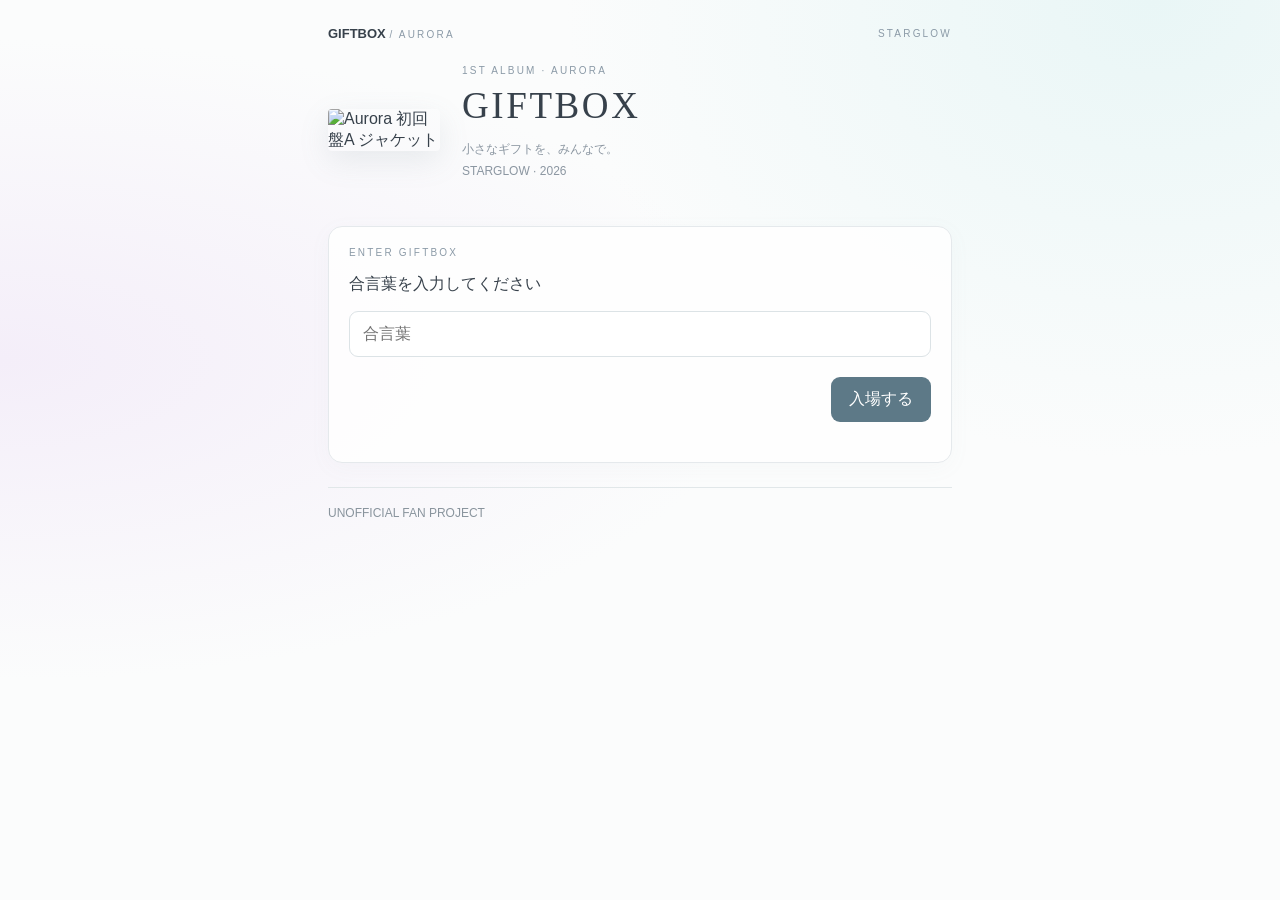
==== index.html @ dc9f2b35 "Build Aurora GIFTBOX notes and shared reactions" ====
<!doctype html><html lang="ja"><head><meta charset="utf-8"><meta name="viewport" content="width=device-width,initial-scale=1"><title>TOP | Aurora GIFTBOX</title><link rel="stylesheet" href="aurora.css"><script src="config.js"></script><script src="https://cdn.jsdelivr.net/npm/@supabase/supabase-js@2"></script></head><body><main><header><a href="index.html"><b>GIFTBOX</b> <span class="eyebrow">/ AURORA</span></a><span class="eyebrow">STARGLOW</span></header><section class="hero"><img src="https://starglow-sp.com/Aurora/image/jacket/product01.jpg" alt="Aurora 初回盤A ジャケット"><div><div class="eyebrow">1ST ALBUM · AURORA</div><h1>GIFTBOX</h1><p>小さなギフトを、みんなで。<br>STARGLOW · 2026</p></div></section><div id="gate" class="panel"><div class="eyebrow">ENTER GIFTBOX</div><p>合言葉を入力してください</p><input id="answer" autocomplete="off" placeholder="合言葉"><div class="toolbar"><span id="err" class="status"></span><button class="primary" id="enter">入場する</button></div></div><section id="notes" class="hide"><div class="eyebrow" style="margin-bottom:13px">SELECT A NOTE</div><div class="nav"><a href="itunes.html"><small>01 / NOTE</small><strong>iTunes</strong><span>↗</span></a><a href="recochoku.html"><small>02 / NOTE</small><strong>レコチョク</strong><span>↗</span></a><a href="mumo.html"><small>03 / NOTE</small><strong>mu-mo</strong><span>↗</span></a><a href="unreceived.html"><small>04 / NOTE</small><strong>未受取ノート</strong><span>↗</span></a></div></section><p class="subtle topline">UNOFFICIAL FAN PROJECT</p></main><script>const gate=document.getElementById("gate"),notes=document.getElementById("notes");function open(){gate.classList.add("hide");notes.classList.remove("hide")}if(localStorage.getItem("giftbox_aurora_entry")==="true")open();document.getElementById("enter").onclick=()=>{const s=document.getElementById("answer").value.replace(/[\s　]/g,"");if(s==="ぶんぶんはろーすたーず"){localStorage.setItem("giftbox_aurora_entry","true");open()}else document.getElementById("err").textContent="合言葉が違います"};document.getElementById("answer").onkeydown=e=>{if(e.key==="Enter")document.getElementById("enter").click()};</script></body></html>
---- aurora.css ----
:root{font-family:-apple-system,BlinkMacSystemFont,"Helvetica Neue",sans-serif;color:#37414b;background:#fafbfc}*{box-sizing:border-box}body{margin:0;min-height:100vh;background:radial-gradient(ellipse at 90% 0%,#e9f6f6 0%,transparent 36%),radial-gradient(ellipse at 0% 40%,#f4eef9 0%,transparent 42%),#fbfcfc}main{max-width:660px;margin:auto;padding:26px 18px 80px}header{display:flex;justify-content:space-between;align-items:center;margin-bottom:24px}a{color:inherit}header a{text-decoration:none;font-size:13px}.eyebrow{font-size:10px;letter-spacing:.22em;color:#8b9aa7}.hero{display:grid;grid-template-columns:112px 1fr;gap:22px;align-items:center;margin:20px 0 32px}.hero img{width:100%;border-radius:4px;box-shadow:0 10px 30px #73858b22}.hero h1{font-family:Georgia,serif;font-weight:400;letter-spacing:.07em;font-size:37px;margin:8px 0}.hero p{font-size:12px;color:#8b96a1;line-height:1.8}.panel,.note{background:#ffffffd9;border:1px solid #e5e9ec;border-radius:14px;padding:20px;box-shadow:0 5px 22px #8299a00b}.nav{display:grid;grid-template-columns:1fr 1fr;gap:11px}.nav a{background:#ffffffb8;border:1px solid #e0e7e9;border-radius:12px;text-decoration:none;padding:19px 13px;display:block}.nav small{display:block;color:#99a7b2;font-size:10px;margin-bottom:12px}.nav strong{font-weight:500}.nav span{float:right;color:#a8b8bf}.subtle{font-size:12px;color:#89949d}.topline{border-top:1px solid #e1e7e9;padding-top:18px;margin-top:24px}.toolbar{display:flex;justify-content:space-between;align-items:center;gap:12px;margin:20px 0}button{cursor:pointer;font:inherit}button.primary{background:#5d7987;color:white;border:0;border-radius:9px;padding:12px 18px}button.secondary{background:white;border:1px solid #d9e2e5;color:#607583;border-radius:9px;padding:9px 12px}.note{margin:11px 0;padding:16px}.note-top{display:flex;justify-content:space-between;gap:10px;font-size:11px;color:#98a4ad}.note-content{margin:15px 0;overflow-wrap:anywhere;white-space:pre-wrap;font-size:15px;line-height:1.7}.note-content a{color:#497f99}.note-actions{display:flex;gap:10px;justify-content:space-between;align-items:center}.smile{border:1px solid #dce4e8;background:white;border-radius:20px;padding:7px 12px;color:#85929c}.smile.on{background:#e4f4f0;color:#327f73}.pages{display:flex;justify-content:center;gap:14px;align-items:center;margin-top:20px}.overlay{position:fixed;inset:0;background:#182a3470;display:none;align-items:center;justify-content:center;padding:18px;z-index:10}.overlay.open{display:flex}.modal{width:min(100%,480px);background:white;border-radius:16px;padding:22px}.modal textarea,.panel input{width:100%;padding:13px;border:1px solid #dce3e6;border-radius:9px;font:inherit;font-size:16px}.modal textarea{min-height:125px;resize:vertical}.modal select{width:100%;padding:12px;margin:10px 0;border:1px solid #dce3e6;border-radius:8px;background:white}.modal-buttons{display:flex;justify-content:flex-end;gap:10px;margin-top:14px}.status{font-size:12px;color:#9a6470;min-height:20px}.hide{display:none!important}.scroll{overflow-x:auto}table{border-collapse:collapse;width:100%;font-size:12px;white-space:nowrap}th,td{border:1px solid #e1e7e9;padding:9px;text-align:right}th:first-child,td:first-child{text-align:left}th{background:#f3f7f8}@media(max-width:370px){.hero{grid-template-columns:94px 1fr}.hero h1{font-size:31px}}
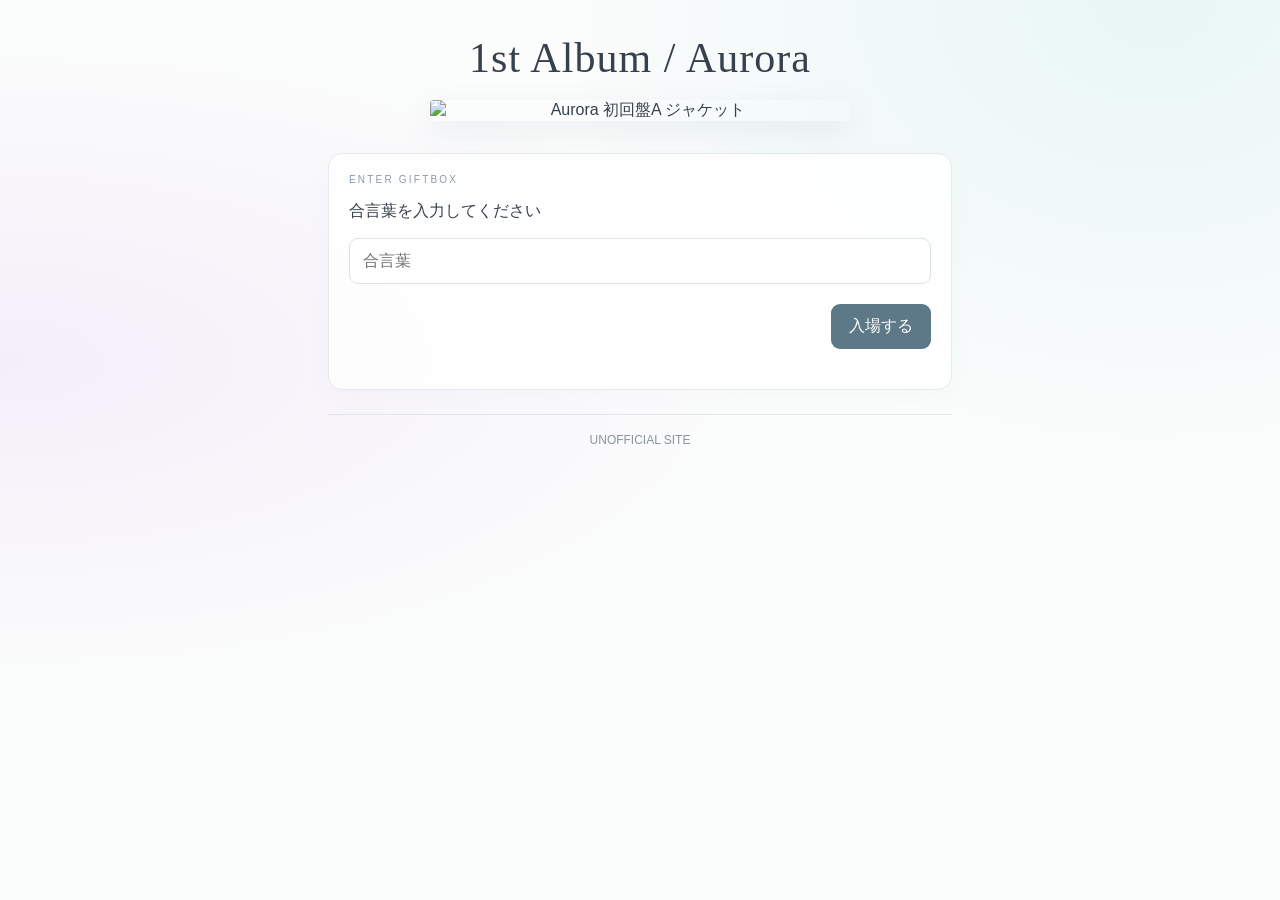
==== commit 38f525a0: "Simplify Aurora homepage and enlarge jacket" ====
--- a/index.html
+++ b/index.html
@@ -1 +1 @@
-<!doctype html><html lang="ja"><head><meta charset="utf-8"><meta name="viewport" content="width=device-width,initial-scale=1"><title>TOP | Aurora GIFTBOX</title><link rel="stylesheet" href="aurora.css"><script src="config.js"></script><script src="https://cdn.jsdelivr.net/npm/@supabase/supabase-js@2"></script></head><body><main><header><a href="index.html"><b>GIFTBOX</b> <span class="eyebrow">/ AURORA</span></a><span class="eyebrow">STARGLOW</span></header><section class="hero"><img src="https://starglow-sp.com/Aurora/image/jacket/product01.jpg" alt="Aurora 初回盤A ジャケット"><div><div class="eyebrow">1ST ALBUM · AURORA</div><h1>GIFTBOX</h1><p>小さなギフトを、みんなで。<br>STARGLOW · 2026</p></div></section><div id="gate" class="panel"><div class="eyebrow">ENTER GIFTBOX</div><p>合言葉を入力してください</p><input id="answer" autocomplete="off" placeholder="合言葉"><div class="toolbar"><span id="err" class="status"></span><button class="primary" id="enter">入場する</button></div></div><section id="notes" class="hide"><div class="eyebrow" style="margin-bottom:13px">SELECT A NOTE</div><div class="nav"><a href="itunes.html"><small>01 / NOTE</small><strong>iTunes</strong><span>↗</span></a><a href="recochoku.html"><small>02 / NOTE</small><strong>レコチョク</strong><span>↗</span></a><a href="mumo.html"><small>03 / NOTE</small><strong>mu-mo</strong><span>↗</span></a><a href="unreceived.html"><small>04 / NOTE</small><strong>未受取ノート</strong><span>↗</span></a></div></section><p class="subtle topline">UNOFFICIAL FAN PROJECT</p></main><script>const gate=document.getElementById("gate"),notes=document.getElementById("notes");function open(){gate.classList.add("hide");notes.classList.remove("hide")}if(localStorage.getItem("giftbox_aurora_entry")==="true")open();document.getElementById("enter").onclick=()=>{const s=document.getElementById("answer").value.replace(/[\s　]/g,"");if(s==="ぶんぶんはろーすたーず"){localStorage.setItem("giftbox_aurora_entry","true");open()}else document.getElementById("err").textContent="合言葉が違います"};document.getElementById("answer").onkeydown=e=>{if(e.key==="Enter")document.getElementById("enter").click()};</script></body></html>+<!doctype html><html lang="ja"><head><meta charset="utf-8"><meta name="viewport" content="width=device-width,initial-scale=1"><title>TOP | Aurora GIFTBOX</title><link rel="stylesheet" href="aurora.css"><script src="config.js"></script><script src="https://cdn.jsdelivr.net/npm/@supabase/supabase-js@2"></script></head><body><main><section class="hero"><h1>1st Album / Aurora</h1><img src="https://starglow-sp.com/Aurora/image/jacket/product01.jpg" alt="Aurora 初回盤A ジャケット"></section><div id="gate" class="panel"><div class="eyebrow">ENTER GIFTBOX</div><p>合言葉を入力してください</p><input id="answer" autocomplete="off" placeholder="合言葉"><div class="toolbar"><span id="err" class="status"></span><button class="primary" id="enter">入場する</button></div></div><section id="notes" class="hide"><div class="nav"><a href="itunes.html"><strong>iTunes</strong><span>↗</span></a><a href="recochoku.html"><strong>レコチョク</strong><span>↗</span></a><a href="mumo.html"><strong>mu-mo</strong><span>↗</span></a><a href="unreceived.html"><strong>未受取ノート</strong><span>↗</span></a></div></section><p class="subtle topline">UNOFFICIAL SITE</p></main><script>const gate=document.getElementById("gate"),notes=document.getElementById("notes");function open(){gate.classList.add("hide");notes.classList.remove("hide")}if(localStorage.getItem("giftbox_aurora_entry")==="true")open();document.getElementById("enter").onclick=()=>{const s=document.getElementById("answer").value.replace(/[\s　]/g,"");if(s==="ぶんぶんはろーすたーず"){localStorage.setItem("giftbox_aurora_entry","true");open()}else document.getElementById("err").textContent="合言葉が違います"};document.getElementById("answer").onkeydown=e=>{if(e.key==="Enter")document.getElementById("enter").click()};</script></body></html>
--- a/aurora.css
+++ b/aurora.css
@@ -1 +1,4 @@
-:root{font-family:-apple-system,BlinkMacSystemFont,"Helvetica Neue",sans-serif;color:#37414b;background:#fafbfc}*{box-sizing:border-box}body{margin:0;min-height:100vh;background:radial-gradient(ellipse at 90% 0%,#e9f6f6 0%,transparent 36%),radial-gradient(ellipse at 0% 40%,#f4eef9 0%,transparent 42%),#fbfcfc}main{max-width:660px;margin:auto;padding:26px 18px 80px}header{display:flex;justify-content:space-between;align-items:center;margin-bottom:24px}a{color:inherit}header a{text-decoration:none;font-size:13px}.eyebrow{font-size:10px;letter-spacing:.22em;color:#8b9aa7}.hero{display:grid;grid-template-columns:112px 1fr;gap:22px;align-items:center;margin:20px 0 32px}.hero img{width:100%;border-radius:4px;box-shadow:0 10px 30px #73858b22}.hero h1{font-family:Georgia,serif;font-weight:400;letter-spacing:.07em;font-size:37px;margin:8px 0}.hero p{font-size:12px;color:#8b96a1;line-height:1.8}.panel,.note{background:#ffffffd9;border:1px solid #e5e9ec;border-radius:14px;padding:20px;box-shadow:0 5px 22px #8299a00b}.nav{display:grid;grid-template-columns:1fr 1fr;gap:11px}.nav a{background:#ffffffb8;border:1px solid #e0e7e9;border-radius:12px;text-decoration:none;padding:19px 13px;display:block}.nav small{display:block;color:#99a7b2;font-size:10px;margin-bottom:12px}.nav strong{font-weight:500}.nav span{float:right;color:#a8b8bf}.subtle{font-size:12px;color:#89949d}.topline{border-top:1px solid #e1e7e9;padding-top:18px;margin-top:24px}.toolbar{display:flex;justify-content:space-between;align-items:center;gap:12px;margin:20px 0}button{cursor:pointer;font:inherit}button.primary{background:#5d7987;color:white;border:0;border-radius:9px;padding:12px 18px}button.secondary{background:white;border:1px solid #d9e2e5;color:#607583;border-radius:9px;padding:9px 12px}.note{margin:11px 0;padding:16px}.note-top{display:flex;justify-content:space-between;gap:10px;font-size:11px;color:#98a4ad}.note-content{margin:15px 0;overflow-wrap:anywhere;white-space:pre-wrap;font-size:15px;line-height:1.7}.note-content a{color:#497f99}.note-actions{display:flex;gap:10px;justify-content:space-between;align-items:center}.smile{border:1px solid #dce4e8;background:white;border-radius:20px;padding:7px 12px;color:#85929c}.smile.on{background:#e4f4f0;color:#327f73}.pages{display:flex;justify-content:center;gap:14px;align-items:center;margin-top:20px}.overlay{position:fixed;inset:0;background:#182a3470;display:none;align-items:center;justify-content:center;padding:18px;z-index:10}.overlay.open{display:flex}.modal{width:min(100%,480px);background:white;border-radius:16px;padding:22px}.modal textarea,.panel input{width:100%;padding:13px;border:1px solid #dce3e6;border-radius:9px;font:inherit;font-size:16px}.modal textarea{min-height:125px;resize:vertical}.modal select{width:100%;padding:12px;margin:10px 0;border:1px solid #dce3e6;border-radius:8px;background:white}.modal-buttons{display:flex;justify-content:flex-end;gap:10px;margin-top:14px}.status{font-size:12px;color:#9a6470;min-height:20px}.hide{display:none!important}.scroll{overflow-x:auto}table{border-collapse:collapse;width:100%;font-size:12px;white-space:nowrap}th,td{border:1px solid #e1e7e9;padding:9px;text-align:right}th:first-child,td:first-child{text-align:left}th{background:#f3f7f8}@media(max-width:370px){.hero{grid-template-columns:94px 1fr}.hero h1{font-size:31px}}+:root{font-family:-apple-system,BlinkMacSystemFont,"Helvetica Neue",sans-serif;color:#37414b;background:#fafbfc}*{box-sizing:border-box}body{margin:0;min-height:100vh;background:radial-gradient(ellipse at 90% 0%,#e9f6f6 0%,transparent 36%),radial-gradient(ellipse at 0% 40%,#f4eef9 0%,transparent 42%),#fbfcfc}main{max-width:660px;margin:auto;padding:26px 18px 80px}header{display:flex;justify-content:space-between;align-items:center;margin-bottom:24px}a{color:inherit}header a{text-decoration:none;font-size:13px}.eyebrow{font-size:10px;letter-spacing:.22em;color:#8b9aa7}.hero{display:grid;grid-template-columns:112px 1fr;gap:22px;align-items:center;margin:20px 0 32px}.hero img{width:100%;border-radius:4px;box-shadow:0 10px 30px #73858b22}.hero h1{font-family:Georgia,serif;font-weight:400;letter-spacing:.07em;font-size:37px;margin:8px 0}.hero p{font-size:12px;color:#8b96a1;line-height:1.8}.panel,.note{background:#ffffffd9;border:1px solid #e5e9ec;border-radius:14px;padding:20px;box-shadow:0 5px 22px #8299a00b}.nav{display:grid;grid-template-columns:1fr 1fr;gap:11px}.nav a{background:#ffffffb8;border:1px solid #e0e7e9;border-radius:12px;text-decoration:none;padding:19px 13px;display:block}.nav small{display:block;color:#99a7b2;font-size:10px;margin-bottom:12px}.nav strong{font-weight:500}.nav span{float:right;color:#a8b8bf}.subtle{font-size:12px;color:#89949d}.topline{border-top:1px solid #e1e7e9;padding-top:18px;margin-top:24px}.toolbar{display:flex;justify-content:space-between;align-items:center;gap:12px;margin:20px 0}button{cursor:pointer;font:inherit}button.primary{background:#5d7987;color:white;border:0;border-radius:9px;padding:12px 18px}button.secondary{background:white;border:1px solid #d9e2e5;color:#607583;border-radius:9px;padding:9px 12px}.note{margin:11px 0;padding:16px}.note-top{display:flex;justify-content:space-between;gap:10px;font-size:11px;color:#98a4ad}.note-content{margin:15px 0;overflow-wrap:anywhere;white-space:pre-wrap;font-size:15px;line-height:1.7}.note-content a{color:#497f99}.note-actions{display:flex;gap:10px;justify-content:space-between;align-items:center}.smile{border:1px solid #dce4e8;background:white;border-radius:20px;padding:7px 12px;color:#85929c}.smile.on{background:#e4f4f0;color:#327f73}.pages{display:flex;justify-content:center;gap:14px;align-items:center;margin-top:20px}.overlay{position:fixed;inset:0;background:#182a3470;display:none;align-items:center;justify-content:center;padding:18px;z-index:10}.overlay.open{display:flex}.modal{width:min(100%,480px);background:white;border-radius:16px;padding:22px}.modal textarea,.panel input{width:100%;padding:13px;border:1px solid #dce3e6;border-radius:9px;font:inherit;font-size:16px}.modal textarea{min-height:125px;resize:vertical}.modal select{width:100%;padding:12px;margin:10px 0;border:1px solid #dce3e6;border-radius:8px;background:white}.modal-buttons{display:flex;justify-content:flex-end;gap:10px;margin-top:14px}.status{font-size:12px;color:#9a6470;min-height:20px}.hide{display:none!important}.scroll{overflow-x:auto}table{border-collapse:collapse;width:100%;font-size:12px;white-space:nowrap}th,td{border:1px solid #e1e7e9;padding:9px;text-align:right}th:first-child,td:first-child{text-align:left}th{background:#f3f7f8}@media(max-width:370px){.hero{grid-template-columns:94px 1fr}.hero h1{font-size:31px}}
+/* 2026-11-03 requested refinements */
+.hero{display:flex;flex-direction:column;align-items:center;gap:18px;margin:8px 0 32px;text-align:center}.hero h1{font-family:Georgia,"Hiragino Kaku Gothic ProN",serif;font-weight:400;font-size:clamp(27px,7.5vw,42px);letter-spacing:.025em;margin:0}.hero img{width:min(100%,420px);max-width:100%;height:auto;object-fit:contain}.nav{grid-template-columns:1fr;gap:10px}.nav a{padding:17px 20px}.nav strong{font-size:16px}.topline{text-align:center}.note{display:grid;grid-template-columns:minmax(0,1fr) auto;column-gap:9px;align-items:center;padding:9px 10px;margin:7px 0;border-radius:9px}.note-top{grid-column:1/-1;display:flex;justify-content:space-between;font-size:10px;margin-bottom:5px}.note-content{min-width:0;margin:0;overflow:hidden;text-overflow:ellipsis;white-space:nowrap;font-size:13px;line-height:1.5}.note-content a{display:block;overflow:hidden;text-overflow:ellipsis;white-space:nowrap}.note-actions{display:flex;gap:5px;justify-content:flex-end}.note-actions button{font-size:12px;white-space:nowrap;padding:7px 9px;border-radius:7px}.smile{border:1px solid #dce4e8;background:white;color:#71818c}.smile.on{background:#dcece8;border-color:#91b6aa;color:#356e63}.paste-row{display:flex;justify-content:flex-end;margin-top:8px}.paste-row button{font-size:13px}.modal textarea{min-height:95px}
+@media(max-width:370px){.note{column-gap:5px;padding:8px}.note-actions{gap:4px}.note-actions button{padding:6px 7px;font-size:11px}}
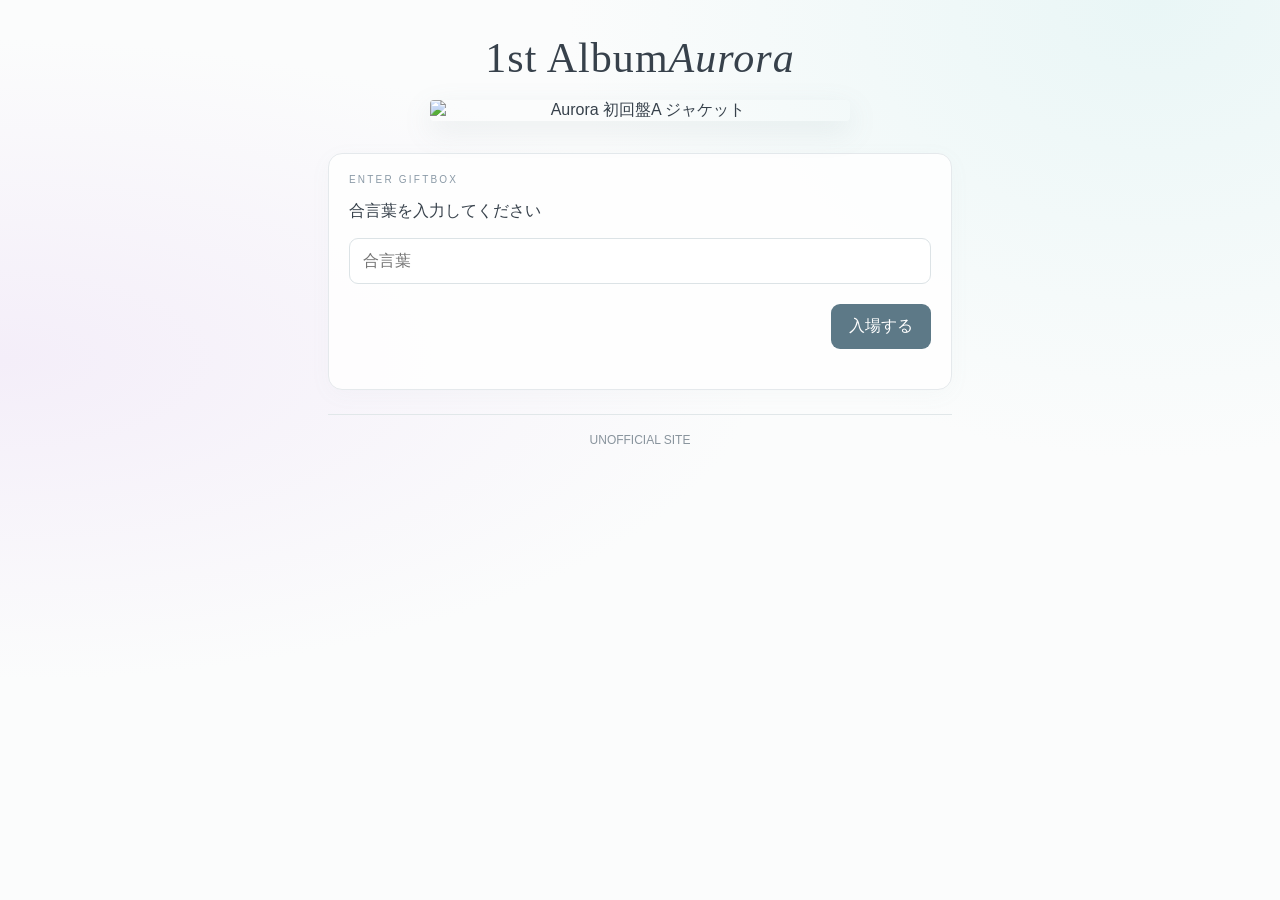
==== commit 7bcd1edc: "Center Aurora homepage and refine compact gift row controls" ====
--- a/index.html
+++ b/index.html
@@ -1 +1 @@
-<!doctype html><html lang="ja"><head><meta charset="utf-8"><meta name="viewport" content="width=device-width,initial-scale=1"><title>TOP | Aurora GIFTBOX</title><link rel="stylesheet" href="aurora.css"><script src="config.js"></script><script src="https://cdn.jsdelivr.net/npm/@supabase/supabase-js@2"></script></head><body><main><section class="hero"><h1>1st Album / Aurora</h1><img src="https://starglow-sp.com/Aurora/image/jacket/product01.jpg" alt="Aurora 初回盤A ジャケット"></section><div id="gate" class="panel"><div class="eyebrow">ENTER GIFTBOX</div><p>合言葉を入力してください</p><input id="answer" autocomplete="off" placeholder="合言葉"><div class="toolbar"><span id="err" class="status"></span><button class="primary" id="enter">入場する</button></div></div><section id="notes" class="hide"><div class="nav"><a href="itunes.html"><strong>iTunes</strong><span>↗</span></a><a href="recochoku.html"><strong>レコチョク</strong><span>↗</span></a><a href="mumo.html"><strong>mu-mo</strong><span>↗</span></a><a href="unreceived.html"><strong>未受取ノート</strong><span>↗</span></a></div></section><p class="subtle topline">UNOFFICIAL SITE</p></main><script>const gate=document.getElementById("gate"),notes=document.getElementById("notes");function open(){gate.classList.add("hide");notes.classList.remove("hide")}if(localStorage.getItem("giftbox_aurora_entry")==="true")open();document.getElementById("enter").onclick=()=>{const s=document.getElementById("answer").value.replace(/[\s　]/g,"");if(s==="ぶんぶんはろーすたーず"){localStorage.setItem("giftbox_aurora_entry","true");open()}else document.getElementById("err").textContent="合言葉が違います"};document.getElementById("answer").onkeydown=e=>{if(e.key==="Enter")document.getElementById("enter").click()};</script></body></html>+<!doctype html><html lang="ja"><head><meta charset="utf-8"><meta name="viewport" content="width=device-width,initial-scale=1"><title>TOP | Aurora GIFTBOX</title><link rel="stylesheet" href="aurora.css"><script src="config.js"></script><script src="https://cdn.jsdelivr.net/npm/@supabase/supabase-js@2"></script></head><body><main class="home-main"><div class="home-content"><section class="hero"><h1><span>1st Album</span><em>Aurora</em></h1><img src="https://starglow-sp.com/Aurora/image/jacket/product01.jpg" alt="Aurora 初回盤A ジャケット"></section><div id="gate" class="panel"><div class="eyebrow">ENTER GIFTBOX</div><p>合言葉を入力してください</p><input id="answer" autocomplete="off" placeholder="合言葉"><div class="toolbar"><span id="err" class="status"></span><button class="primary" id="enter">入場する</button></div></div><section id="notes" class="hide"><div class="nav"><a href="itunes.html"><strong>iTunes</strong><span>↗</span></a><a href="recochoku.html"><strong>レコチョク</strong><span>↗</span></a><a href="mumo.html"><strong>mu-mo</strong><span>↗</span></a><a href="unreceived.html"><strong>未受取ノート</strong><span>↗</span></a></div></section></div><p class="subtle topline">UNOFFICIAL SITE</p></main><script>const gate=document.getElementById("gate"),notes=document.getElementById("notes");function open(){gate.classList.add("hide");notes.classList.remove("hide")}if(localStorage.getItem("giftbox_aurora_entry")==="true")open();document.getElementById("enter").onclick=()=>{const s=document.getElementById("answer").value.replace(/[\s　]/g,"");if(s==="ぶんぶんはろーすたーず"){localStorage.setItem("giftbox_aurora_entry","true");open()}else document.getElementById("err").textContent="合言葉が違います"};document.getElementById("answer").onkeydown=e=>{if(e.key==="Enter")document.getElementById("enter").click()};</script></body></html>
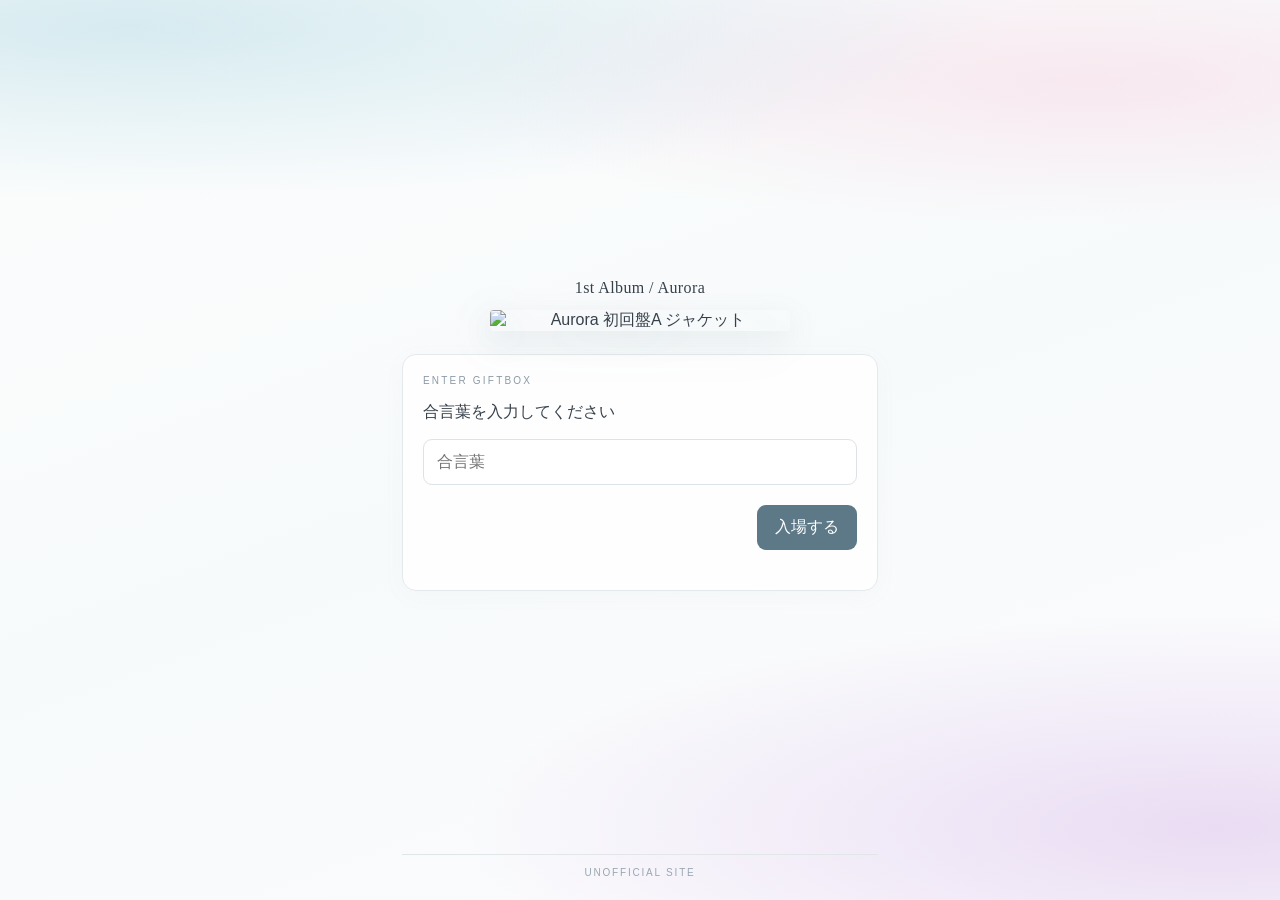
==== commit edfe6167: "Polish Aurora title, align note widths and improve receipt checkbox" ====
--- a/index.html
+++ b/index.html
@@ -1 +1 @@
-<!doctype html><html lang="ja"><head><meta charset="utf-8"><meta name="viewport" content="width=device-width,initial-scale=1"><title>TOP | Aurora GIFTBOX</title><link rel="stylesheet" href="aurora.css"><script src="config.js"></script><script src="https://cdn.jsdelivr.net/npm/@supabase/supabase-js@2"></script></head><body><main class="home-main"><div class="home-content"><section class="hero"><h1><span>1st Album</span><em>Aurora</em></h1><img src="https://starglow-sp.com/Aurora/image/jacket/product01.jpg" alt="Aurora 初回盤A ジャケット"></section><div id="gate" class="panel"><div class="eyebrow">ENTER GIFTBOX</div><p>合言葉を入力してください</p><input id="answer" autocomplete="off" placeholder="合言葉"><div class="toolbar"><span id="err" class="status"></span><button class="primary" id="enter">入場する</button></div></div><section id="notes" class="hide"><div class="nav"><a href="itunes.html"><strong>iTunes</strong><span>↗</span></a><a href="recochoku.html"><strong>レコチョク</strong><span>↗</span></a><a href="mumo.html"><strong>mu-mo</strong><span>↗</span></a><a href="unreceived.html"><strong>未受取ノート</strong><span>↗</span></a></div></section></div><p class="subtle topline">UNOFFICIAL SITE</p></main><script>const gate=document.getElementById("gate"),notes=document.getElementById("notes");function open(){gate.classList.add("hide");notes.classList.remove("hide")}if(localStorage.getItem("giftbox_aurora_entry")==="true")open();document.getElementById("enter").onclick=()=>{const s=document.getElementById("answer").value.replace(/[\s　]/g,"");if(s==="ぶんぶんはろーすたーず"){localStorage.setItem("giftbox_aurora_entry","true");open()}else document.getElementById("err").textContent="合言葉が違います"};document.getElementById("answer").onkeydown=e=>{if(e.key==="Enter")document.getElementById("enter").click()};</script></body></html>+<!doctype html><html lang="ja"><head><meta charset="utf-8"><meta name="viewport" content="width=device-width,initial-scale=1"><title>TOP | Aurora GIFTBOX</title><link rel="stylesheet" href="aurora.css"><script src="config.js"></script><script src="https://cdn.jsdelivr.net/npm/@supabase/supabase-js@2"></script></head><body><main class="home-main"><div class="home-content"><section class="hero"><h1 class="album-title">1st Album / Aurora</h1><img src="https://starglow-sp.com/Aurora/image/jacket/product01.jpg" alt="Aurora 初回盤A ジャケット"></section><div id="gate" class="panel"><div class="eyebrow">ENTER GIFTBOX</div><p>合言葉を入力してください</p><input id="answer" autocomplete="off" placeholder="合言葉"><div class="toolbar"><span id="err" class="status"></span><button class="primary" id="enter">入場する</button></div></div><section id="notes" class="hide"><div class="nav"><a href="itunes.html"><strong>iTunes</strong><span>↗</span></a><a href="recochoku.html"><strong>レコチョク</strong><span>↗</span></a><a href="mumo.html"><strong>mu-mo</strong><span>↗</span></a><a href="unreceived.html"><strong>未受取ノート</strong><span>↗</span></a></div></section></div><p class="subtle topline">UNOFFICIAL SITE</p></main><script>const gate=document.getElementById("gate"),notes=document.getElementById("notes");function open(){gate.classList.add("hide");notes.classList.remove("hide")}if(localStorage.getItem("giftbox_aurora_entry")==="true")open();document.getElementById("enter").onclick=()=>{const s=document.getElementById("answer").value.replace(/[\s　]/g,"");if(s==="ぶんぶんはろーすたーず"){localStorage.setItem("giftbox_aurora_entry","true");open()}else document.getElementById("err").textContent="合言葉が違います"};document.getElementById("answer").onkeydown=e=>{if(e.key==="Enter")document.getElementById("enter").click()};</script></body></html>
--- a/aurora.css
+++ b/aurora.css
@@ -2,3 +2,6 @@
 /* 2026-11-03 requested refinements */
 .hero{display:flex;flex-direction:column;align-items:center;gap:18px;margin:8px 0 32px;text-align:center}.hero h1{font-family:Georgia,"Hiragino Kaku Gothic ProN",serif;font-weight:400;font-size:clamp(27px,7.5vw,42px);letter-spacing:.025em;margin:0}.hero img{width:min(100%,420px);max-width:100%;height:auto;object-fit:contain}.nav{grid-template-columns:1fr;gap:10px}.nav a{padding:17px 20px}.nav strong{font-size:16px}.topline{text-align:center}.note{display:grid;grid-template-columns:minmax(0,1fr) auto;column-gap:9px;align-items:center;padding:9px 10px;margin:7px 0;border-radius:9px}.note-top{grid-column:1/-1;display:flex;justify-content:space-between;font-size:10px;margin-bottom:5px}.note-content{min-width:0;margin:0;overflow:hidden;text-overflow:ellipsis;white-space:nowrap;font-size:13px;line-height:1.5}.note-content a{display:block;overflow:hidden;text-overflow:ellipsis;white-space:nowrap}.note-actions{display:flex;gap:5px;justify-content:flex-end}.note-actions button{font-size:12px;white-space:nowrap;padding:7px 9px;border-radius:7px}.smile{border:1px solid #dce4e8;background:white;color:#71818c}.smile.on{background:#dcece8;border-color:#91b6aa;color:#356e63}.paste-row{display:flex;justify-content:flex-end;margin-top:8px}.paste-row button{font-size:13px}.modal textarea{min-height:95px}
 @media(max-width:370px){.note{column-gap:5px;padding:8px}.note-actions{gap:4px}.note-actions button{padding:6px 7px;font-size:11px}}
+
+/* Aurora editorial composition and compact gift controls */
+body:has(.home-main){background:radial-gradient(ellipse 90% 25% at 10% 3%,rgba(180,218,228,.52),transparent 76%),radial-gradient(ellipse 75% 30% at 95% 92%,rgba(214,187,233,.48),transparent 78%),radial-gradient(ellipse 65% 20% at 85% 9%,rgba(246,210,225,.45),transparent 80%),linear-gradient(160deg,#fcfdfd,#f7fafb 50%,#fcfbfd)}.home-main{min-height:100svh;display:flex;flex-direction:column;justify-content:center;align-items:stretch;padding:32px 22px 22px;max-width:520px}.home-content{width:100%;margin:auto 0}.home-main .hero{margin:0 0 23px;gap:13px}.home-main .hero h1{display:flex;flex-direction:column;align-items:center;gap:1px;line-height:1.15;font-family:Georgia,"Times New Roman",serif;font-size:initial}.home-main .hero h1 span{font-size:clamp(17px,4.3vw,23px);font-weight:400;letter-spacing:.11em;color:#758a99}.home-main .hero h1 em{font-size:clamp(34px,9vw,51px);font-weight:400;font-style:normal;letter-spacing:.04em;color:#455966}.home-main .hero img{width:min(76vw,300px);max-width:100%;max-height:34svh;object-fit:contain;filter:drop-shadow(0 10px 19px rgba(93,128,148,.17))}.home-main .nav{gap:8px}.home-main .nav a{padding:13px 19px;background:linear-gradient(120deg,rgba(255,255,255,.82),rgba(246,249,252,.77));border:1px solid rgba(205,220,226,.9);box-shadow:0 4px 18px rgba(117,145,160,.06);border-radius:11px;display:flex;align-items:center;justify-content:space-between}.home-main .nav strong{font-family:"Helvetica Neue","Hiragino Kaku Gothic ProN","Yu Gothic",sans-serif;font-size:15px;letter-spacing:.055em;font-weight:400;color:#526775}.home-main .nav span{float:none;font-size:14px}.home-main .topline{margin:16px 0 0;padding-top:12px;font-size:10px;letter-spacing:.18em;color:#99a7b2}.home-main #gate{margin-top:8px}.note{display:grid;grid-template-columns:minmax(0,1fr) auto;column-gap:13px;row-gap:5px;align-items:center;padding:9px 11px}.note-top{grid-column:1/-1;justify-content:flex-start;gap:10px;margin-bottom:0}.note-main{display:flex;align-items:center;min-width:0;gap:8px;padding:4px 5px 4px 10px;border:1px solid #dce8eb;border-radius:8px;background:#f2f8f9}.note-main .note-content{flex:1;min-width:0;margin:0;font-size:13px;color:#4b6472}.note-main .note-content a{color:#4b6472}.note-main .secondary{flex:none;border:0;background:#e3eff2;color:#436b7a;padding:8px 10px;border-radius:6px;font-size:12px}.note .smile{min-width:42px;height:34px;padding:6px 9px;border:1px solid #d2d9dc;background:#fff;color:#7e8990;border-radius:8px;font-size:12px}.note .smile.on{border-color:#88a99f;background:#dcece8;color:#356e63}.note .smile:disabled{opacity:.55}@media(max-height:720px){.home-main .hero img{max-height:29svh;width:min(65vw,250px)}.home-main .hero{gap:8px;margin-bottom:15px}.home-main .nav a{padding:10px 16px}.home-main .nav{gap:6px}}@media(max-width:360px){.note{column-gap:9px}.note-main{gap:4px;padding-left:7px}.note-main .secondary{padding:7px 8px;font-size:11px}}
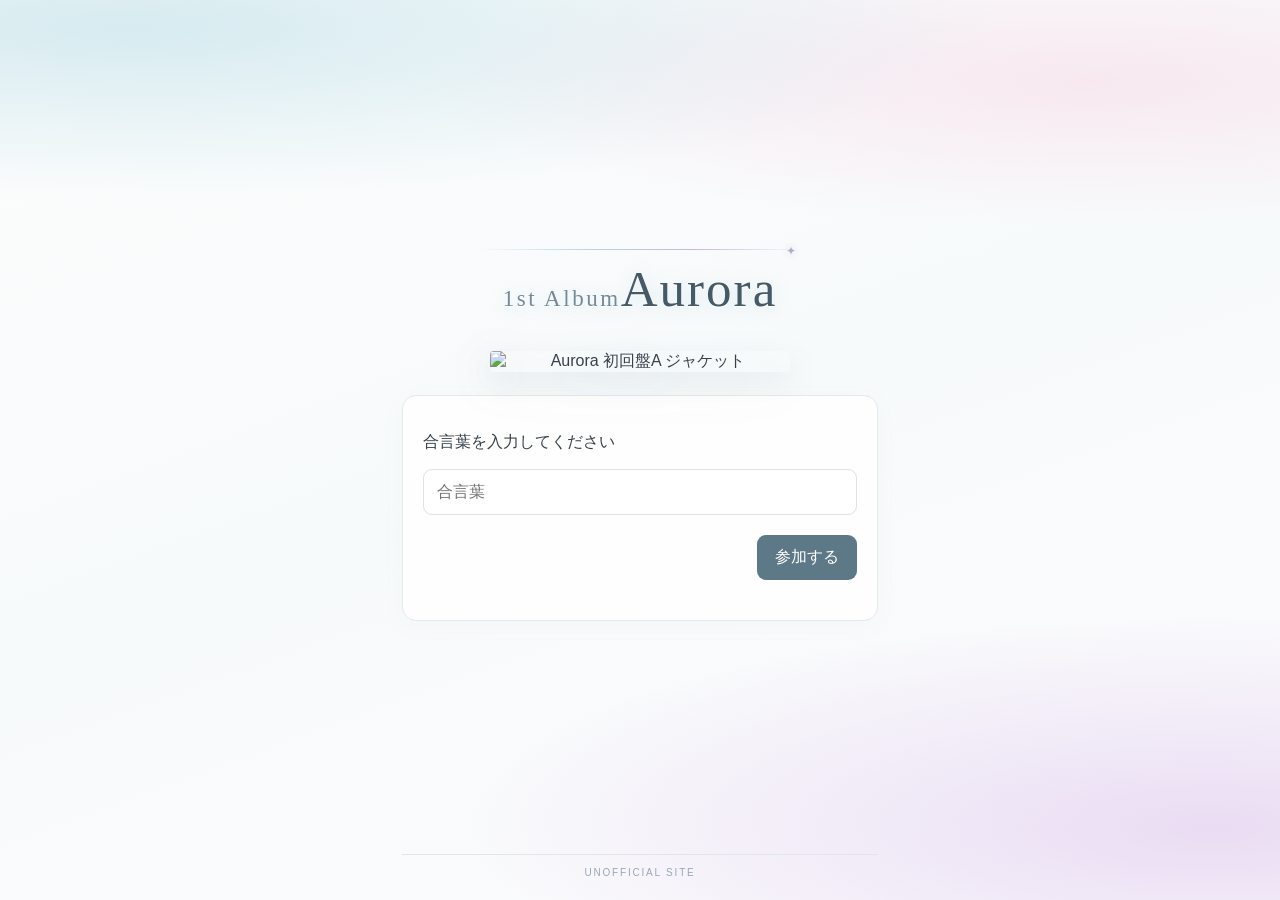
==== commit c94076e2: "Refine Aurora title, gift instructions and received state" ====
--- a/index.html
+++ b/index.html
@@ -1 +1 @@
-<!doctype html><html lang="ja"><head><meta charset="utf-8"><meta name="viewport" content="width=device-width,initial-scale=1"><title>TOP | Aurora GIFTBOX</title><link rel="stylesheet" href="aurora.css"><script src="config.js"></script><script src="https://cdn.jsdelivr.net/npm/@supabase/supabase-js@2"></script></head><body><main class="home-main"><div class="home-content"><section class="hero"><h1 class="album-title">1st Album / Aurora</h1><img src="https://starglow-sp.com/Aurora/image/jacket/product01.jpg" alt="Aurora 初回盤A ジャケット"></section><div id="gate" class="panel"><div class="eyebrow">ENTER GIFTBOX</div><p>合言葉を入力してください</p><input id="answer" autocomplete="off" placeholder="合言葉"><div class="toolbar"><span id="err" class="status"></span><button class="primary" id="enter">入場する</button></div></div><section id="notes" class="hide"><div class="nav"><a href="itunes.html"><strong>iTunes</strong><span>↗</span></a><a href="recochoku.html"><strong>レコチョク</strong><span>↗</span></a><a href="mumo.html"><strong>mu-mo</strong><span>↗</span></a><a href="unreceived.html"><strong>未受取ノート</strong><span>↗</span></a></div></section></div><p class="subtle topline">UNOFFICIAL SITE</p></main><script>const gate=document.getElementById("gate"),notes=document.getElementById("notes");function open(){gate.classList.add("hide");notes.classList.remove("hide")}if(localStorage.getItem("giftbox_aurora_entry")==="true")open();document.getElementById("enter").onclick=()=>{const s=document.getElementById("answer").value.replace(/[\s　]/g,"");if(s==="ぶんぶんはろーすたーず"){localStorage.setItem("giftbox_aurora_entry","true");open()}else document.getElementById("err").textContent="合言葉が違います"};document.getElementById("answer").onkeydown=e=>{if(e.key==="Enter")document.getElementById("enter").click()};</script></body></html>+<!doctype html><html lang="ja"><head><meta charset="utf-8"><meta name="viewport" content="width=device-width,initial-scale=1"><title>TOP | Aurora GIFTBOX</title><link rel="stylesheet" href="aurora.css"><script src="config.js"></script><script src="https://cdn.jsdelivr.net/npm/@supabase/supabase-js@2"></script></head><body><main class="home-main"><div class="home-content"><section class="hero"><h1 class="album-title"><span>1st Album</span><em>Aurora</em></h1><img src="https://starglow-sp.com/Aurora/image/jacket/product01.jpg" alt="Aurora 初回盤A ジャケット"></section><div id="gate" class="panel"><p>合言葉を入力してください</p><input id="answer" autocomplete="off" placeholder="合言葉"><div class="toolbar"><span id="err" class="status"></span><button class="primary" id="enter">参加する</button></div></div><section id="notes" class="hide"><div class="nav"><a href="itunes.html"><strong>iTunes</strong><span>↗</span></a><a href="recochoku.html"><strong>レコチョク</strong><span>↗</span></a><a href="mumo.html"><strong>mu-mo</strong><span>↗</span></a><a href="unreceived.html"><strong>未受け取り</strong><span>↗</span></a></div></section></div><p class="subtle topline">UNOFFICIAL SITE</p></main><script>const gate=document.getElementById("gate"),notes=document.getElementById("notes");function open(){gate.classList.add("hide");notes.classList.remove("hide")}if(localStorage.getItem("giftbox_aurora_entry")==="true")open();document.getElementById("enter").onclick=()=>{const s=document.getElementById("answer").value.replace(/[\s　]/g,"");if(s==="ぶんぶんはろーすたーず"){localStorage.setItem("giftbox_aurora_entry","true");open()}else document.getElementById("err").textContent="合言葉が違います"};document.getElementById("answer").onkeydown=e=>{if(e.key==="Enter")document.getElementById("enter").click()};</script></body></html>
--- a/aurora.css
+++ b/aurora.css
@@ -5,3 +5,6 @@
 
 /* Aurora editorial composition and compact gift controls */
 body:has(.home-main){background:radial-gradient(ellipse 90% 25% at 10% 3%,rgba(180,218,228,.52),transparent 76%),radial-gradient(ellipse 75% 30% at 95% 92%,rgba(214,187,233,.48),transparent 78%),radial-gradient(ellipse 65% 20% at 85% 9%,rgba(246,210,225,.45),transparent 80%),linear-gradient(160deg,#fcfdfd,#f7fafb 50%,#fcfbfd)}.home-main{min-height:100svh;display:flex;flex-direction:column;justify-content:center;align-items:stretch;padding:32px 22px 22px;max-width:520px}.home-content{width:100%;margin:auto 0}.home-main .hero{margin:0 0 23px;gap:13px}.home-main .hero h1{display:flex;flex-direction:column;align-items:center;gap:1px;line-height:1.15;font-family:Georgia,"Times New Roman",serif;font-size:initial}.home-main .hero h1 span{font-size:clamp(17px,4.3vw,23px);font-weight:400;letter-spacing:.11em;color:#758a99}.home-main .hero h1 em{font-size:clamp(34px,9vw,51px);font-weight:400;font-style:normal;letter-spacing:.04em;color:#455966}.home-main .hero img{width:min(76vw,300px);max-width:100%;max-height:34svh;object-fit:contain;filter:drop-shadow(0 10px 19px rgba(93,128,148,.17))}.home-main .nav{gap:8px}.home-main .nav a{padding:13px 19px;background:linear-gradient(120deg,rgba(255,255,255,.82),rgba(246,249,252,.77));border:1px solid rgba(205,220,226,.9);box-shadow:0 4px 18px rgba(117,145,160,.06);border-radius:11px;display:flex;align-items:center;justify-content:space-between}.home-main .nav strong{font-family:"Helvetica Neue","Hiragino Kaku Gothic ProN","Yu Gothic",sans-serif;font-size:15px;letter-spacing:.055em;font-weight:400;color:#526775}.home-main .nav span{float:none;font-size:14px}.home-main .topline{margin:16px 0 0;padding-top:12px;font-size:10px;letter-spacing:.18em;color:#99a7b2}.home-main #gate{margin-top:8px}.note{display:grid;grid-template-columns:minmax(0,1fr) auto;column-gap:13px;row-gap:5px;align-items:center;padding:9px 11px}.note-top{grid-column:1/-1;justify-content:flex-start;gap:10px;margin-bottom:0}.note-main{display:flex;align-items:center;min-width:0;gap:8px;padding:4px 5px 4px 10px;border:1px solid #dce8eb;border-radius:8px;background:#f2f8f9}.note-main .note-content{flex:1;min-width:0;margin:0;font-size:13px;color:#4b6472}.note-main .note-content a{color:#4b6472}.note-main .secondary{flex:none;border:0;background:#e3eff2;color:#436b7a;padding:8px 10px;border-radius:6px;font-size:12px}.note .smile{min-width:42px;height:34px;padding:6px 9px;border:1px solid #d2d9dc;background:#fff;color:#7e8990;border-radius:8px;font-size:12px}.note .smile.on{border-color:#88a99f;background:#dcece8;color:#356e63}.note .smile:disabled{opacity:.55}@media(max-height:720px){.home-main .hero img{max-height:29svh;width:min(65vw,250px)}.home-main .hero{gap:8px;margin-bottom:15px}.home-main .nav a{padding:10px 16px}.home-main .nav{gap:6px}}@media(max-width:360px){.note{column-gap:9px}.note-main{gap:4px;padding-left:7px}.note-main .secondary{padding:7px 8px;font-size:11px}}
+
+/* Refined Aurora typography and compact receipt states */
+.home-main .hero h1.album-title{display:block;position:relative;width:max-content;max-width:100%;margin:0 auto 4px;padding:10px 22px 14px;font-family:Georgia,"Times New Roman",serif;font-weight:400;font-size:clamp(23px,6vw,35px);line-height:1.2;letter-spacing:.04em;white-space:nowrap;color:#526c7d;text-shadow:0 1px 0 #fff,0 3px 18px rgba(157,194,211,.32)}.album-title::before{content:"";position:absolute;inset:0;border-top:1px solid transparent;border-image:linear-gradient(90deg,transparent,#b2dadd,#c9b6dd,transparent) 1;pointer-events:none}.album-title::after{content:"✦";position:absolute;right:2px;top:-5px;font-size:12px;color:#b5a9c8;text-shadow:0 0 9px #b4cddf}.home-main .nav{width:min(76vw,300px);max-width:100%;margin:0 auto}.home-main .nav strong{font-family:"Hiragino Kaku Gothic ProN","Noto Sans JP","Yu Gothic",sans-serif;font-weight:400;letter-spacing:.055em;font-size:15px}.note-top time::before{content:"★";display:inline-block;margin-right:6px;color:#a8b8c5;font-size:11px}.note-main .note-content{font-size:15px;line-height:1.45}.note-main .secondary{font-size:13px}.note{column-gap:14px}.note .smile{display:inline-flex;align-items:center;justify-content:center;gap:4px;min-width:35px;min-height:35px;height:auto;padding:7px 8px;border:1px solid #cbd7db;border-radius:8px;background:#fff;color:#647985;font-size:12px;white-space:nowrap}.note .smile .checkmark{display:inline-flex;width:16px;height:16px;align-items:center;justify-content:center;border:1.5px solid currentColor;border-radius:4px;font-size:12px;line-height:1}.note .smile .receipt-label{display:none}.note .smile.on{background:#e5f3ef;border-color:#9fc3b7;color:#357769}.note .smile.on .receipt-label{display:inline}.note .smile.on .checkmark{background:#5a9a87;color:#fff;border-color:#5a9a87}.note .smile.on{min-width:106px}@media(max-width:420px){.note{column-gap:10px}.note .smile.on{min-width:0}.note .smile.on .receipt-label{font-size:10px}.note-main .note-content{font-size:14px}.note-main .secondary{font-size:12px}}@media(max-width:350px){.note .smile.on .receipt-label{display:none}}
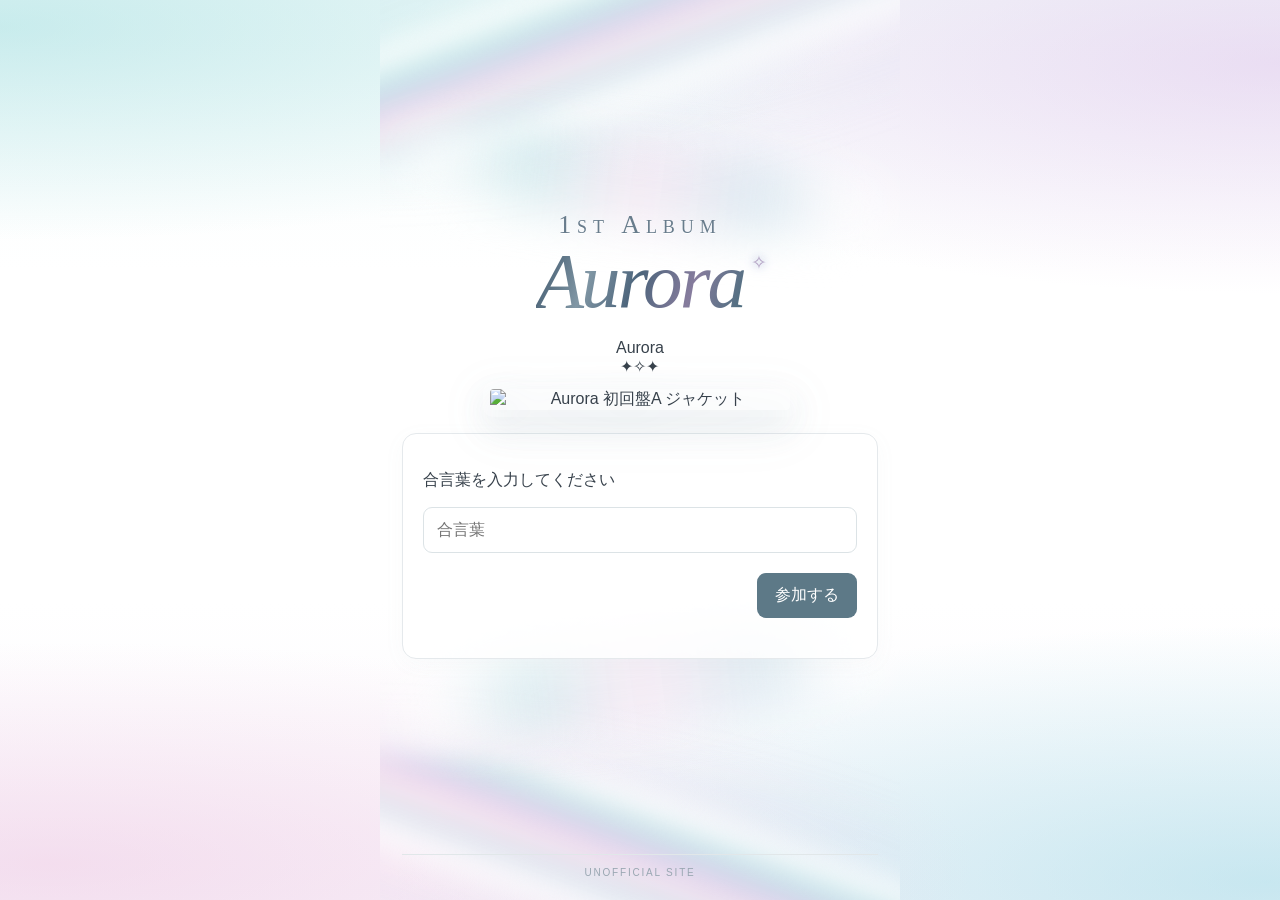
==== commit e1a42fe7: "Apply approved liquid pearl stardust Aurora title" ====
--- a/index.html
+++ b/index.html
@@ -1 +1 @@
-<!doctype html><html lang="ja"><head><meta charset="utf-8"><meta name="viewport" content="width=device-width,initial-scale=1"><title>TOP | Aurora GIFTBOX</title><link rel="stylesheet" href="aurora.css"><script src="config.js"></script><script src="https://cdn.jsdelivr.net/npm/@supabase/supabase-js@2"></script></head><body><main class="home-main"><div class="home-content"><section class="hero"><h1 class="album-title"><span>1st Album</span><em>Aurora</em></h1><img src="https://starglow-sp.com/Aurora/image/jacket/product01.jpg" alt="Aurora 初回盤A ジャケット"></section><div id="gate" class="panel"><p>合言葉を入力してください</p><input id="answer" autocomplete="off" placeholder="合言葉"><div class="toolbar"><span id="err" class="status"></span><button class="primary" id="enter">参加する</button></div></div><section id="notes" class="hide"><div class="nav"><a href="itunes.html"><strong>iTunes</strong><span>↗</span></a><a href="recochoku.html"><strong>レコチョク</strong><span>↗</span></a><a href="mumo.html"><strong>mu-mo</strong><span>↗</span></a><a href="unreceived.html"><strong>未受け取り</strong><span>↗</span></a></div></section></div><p class="subtle topline">UNOFFICIAL SITE</p></main><script>const gate=document.getElementById("gate"),notes=document.getElementById("notes");function open(){gate.classList.add("hide");notes.classList.remove("hide")}if(localStorage.getItem("giftbox_aurora_entry")==="true")open();document.getElementById("enter").onclick=()=>{const s=document.getElementById("answer").value.replace(/[\s　]/g,"");if(s==="ぶんぶんはろーすたーず"){localStorage.setItem("giftbox_aurora_entry","true");open()}else document.getElementById("err").textContent="合言葉が違います"};document.getElementById("answer").onkeydown=e=>{if(e.key==="Enter")document.getElementById("enter").click()};</script></body></html>+<!doctype html><html lang="ja"><head><meta charset="utf-8"><meta name="viewport" content="width=device-width,initial-scale=1"><title>TOP | Aurora GIFTBOX</title><link rel="stylesheet" href="aurora.css"><script src="config.js"></script><script src="https://cdn.jsdelivr.net/npm/@supabase/supabase-js@2"></script></head><body><main class="home-main"><div class="home-content"><section class="hero"><div class="liquid-title"><h1 class="album-title"><span>1st Album</span><em>Aurora</em></h1><div class="liquid-reflection" aria-hidden="true">Aurora</div><span class="liquid-star star-one" aria-hidden="true">✦</span><span class="liquid-star star-two" aria-hidden="true">✧</span><span class="liquid-star star-three" aria-hidden="true">✦</span></div><img src="https://starglow-sp.com/Aurora/image/jacket/product01.jpg" alt="Aurora 初回盤A ジャケット"></section><div id="gate" class="panel"><p>合言葉を入力してください</p><input id="answer" autocomplete="off" placeholder="合言葉"><div class="toolbar"><span id="err" class="status"></span><button class="primary" id="enter">参加する</button></div></div><section id="notes" class="hide"><div class="nav"><a href="itunes.html"><strong>iTunes</strong><span>↗</span></a><a href="recochoku.html"><strong>レコチョク</strong><span>↗</span></a><a href="mumo.html"><strong>mu-mo</strong><span>↗</span></a><a href="unreceived.html"><strong>未受け取り</strong><span>↗</span></a></div></section></div><p class="subtle topline">UNOFFICIAL SITE</p></main><script>const gate=document.getElementById("gate"),notes=document.getElementById("notes");function open(){gate.classList.add("hide");notes.classList.remove("hide")}if(localStorage.getItem("giftbox_aurora_entry")==="true")open();document.getElementById("enter").onclick=()=>{const s=document.getElementById("answer").value.replace(/[\s　]/g,"");if(s==="ぶんぶんはろーすたーず"){localStorage.setItem("giftbox_aurora_entry","true");open()}else document.getElementById("err").textContent="合言葉が違います"};document.getElementById("answer").onkeydown=e=>{if(e.key==="Enter")document.getElementById("enter").click()};</script></body></html>
--- a/aurora.css
+++ b/aurora.css
@@ -8,3 +8,69 @@
 
 /* Refined Aurora typography and compact receipt states */
 .home-main .hero h1.album-title{display:block;position:relative;width:max-content;max-width:100%;margin:0 auto 4px;padding:10px 22px 14px;font-family:Georgia,"Times New Roman",serif;font-weight:400;font-size:clamp(23px,6vw,35px);line-height:1.2;letter-spacing:.04em;white-space:nowrap;color:#526c7d;text-shadow:0 1px 0 #fff,0 3px 18px rgba(157,194,211,.32)}.album-title::before{content:"";position:absolute;inset:0;border-top:1px solid transparent;border-image:linear-gradient(90deg,transparent,#b2dadd,#c9b6dd,transparent) 1;pointer-events:none}.album-title::after{content:"✦";position:absolute;right:2px;top:-5px;font-size:12px;color:#b5a9c8;text-shadow:0 0 9px #b4cddf}.home-main .nav{width:min(76vw,300px);max-width:100%;margin:0 auto}.home-main .nav strong{font-family:"Hiragino Kaku Gothic ProN","Noto Sans JP","Yu Gothic",sans-serif;font-weight:400;letter-spacing:.055em;font-size:15px}.note-top time::before{content:"★";display:inline-block;margin-right:6px;color:#a8b8c5;font-size:11px}.note-main .note-content{font-size:15px;line-height:1.45}.note-main .secondary{font-size:13px}.note{column-gap:14px}.note .smile{display:inline-flex;align-items:center;justify-content:center;gap:4px;min-width:35px;min-height:35px;height:auto;padding:7px 8px;border:1px solid #cbd7db;border-radius:8px;background:#fff;color:#647985;font-size:12px;white-space:nowrap}.note .smile .checkmark{display:inline-flex;width:16px;height:16px;align-items:center;justify-content:center;border:1.5px solid currentColor;border-radius:4px;font-size:12px;line-height:1}.note .smile .receipt-label{display:none}.note .smile.on{background:#e5f3ef;border-color:#9fc3b7;color:#357769}.note .smile.on .receipt-label{display:inline}.note .smile.on .checkmark{background:#5a9a87;color:#fff;border-color:#5a9a87}.note .smile.on{min-width:106px}@media(max-width:420px){.note{column-gap:10px}.note .smile.on{min-width:0}.note .smile.on .receipt-label{font-size:10px}.note-main .note-content{font-size:14px}.note-main .secondary{font-size:12px}}@media(max-width:350px){.note .smile.on .receipt-label{display:none}}
+
+/* Album typography and pearl-aurora silver light */
+.home-main .hero h1.album-title{display:flex;flex-direction:column;align-items:center;gap:0;white-space:normal;padding:5px 18px 10px;line-height:1.07}.home-main .hero h1.album-title::before{display:none}.home-main .hero h1.album-title::after{right:-7px;top:13px;font-size:15px}.home-main .hero h1.album-title span{font-family:Georgia,"Times New Roman",serif;font-size:clamp(23px,6vw,31px);font-weight:400;letter-spacing:.14em;color:#8995a3;text-shadow:0 1px 0 #fff}.home-main .hero h1.album-title em{font-family:Georgia,"Times New Roman",serif;font-style:italic;font-size:clamp(48px,13vw,69px);font-weight:400;letter-spacing:.015em;line-height:1.08;background:linear-gradient(115deg,#8798aa 5%,#b4c4ce 25%,#6e8b9b 45%,#b6a5c8 68%,#789caa 90%);background-clip:text;-webkit-background-clip:text;color:transparent;filter:drop-shadow(0 2px 1px #ffffffa8)}body:has(.home-main){background:radial-gradient(ellipse 90% 28% at 18% 1%,#d6edf0a6,transparent 72%),radial-gradient(ellipse 65% 22% at 92% 8%,#e8d8f2a6,transparent 75%),radial-gradient(ellipse 100% 28% at 86% 99%,#d3e8eeb3,transparent 74%),radial-gradient(ellipse 55% 23% at 8% 94%,#eee0f2a3,transparent 76%),#fafbfc}.home-main::before,.home-main::after{content:"";position:absolute;pointer-events:none;z-index:-1;left:-12%;width:124%;height:22%;border-radius:50%;background:linear-gradient(110deg,transparent,#d3e5e78c,#eee1f0a3,#c7d4e0a8,transparent);filter:blur(24px)}.home-main::before{top:-9%;transform:rotate(-8deg)}.home-main::after{bottom:-9%;transform:rotate(8deg)}.note-top time{font-size:13px;letter-spacing:.025em}.note-top time::before{font-size:13px}.gift-guidance{border:1px solid #d7e6e9;border-radius:12px;background:linear-gradient(115deg,#f0f8f8,#f9f6fc);padding:13px 15px;margin:12px 0 19px;box-shadow:0 5px 18px #b4c6d014}.gift-guidance p{margin:5px 0;font-size:14px;line-height:1.65;color:#405e6c;font-weight:500}.gift-guidance .warning{color:#805f6c;margin-top:11px}.gift-guidance small{display:block;margin-top:3px;font-size:12px;color:#6c8390}.note .smile .checkmark{border:0;width:auto;height:auto;font-size:17px}.note .smile.on .checkmark{background:none;color:inherit;border:0}.note .smile.on{min-width:106px}@media(max-width:420px){.gift-guidance p{font-size:13px}.note-top time{font-size:12px}}
+
+/* Pearl white / aurora ref: soft iridescent light, legible silver title */
+body:has(.home-main){
+ background:
+ radial-gradient(ellipse 90% 30% at 6% 5%,rgba(199,232,232,.78) 0%,transparent 79%),
+ radial-gradient(ellipse 80% 34% at 95% 10%,rgba(232,215,240,.69) 0%,transparent 78%),
+ radial-gradient(ellipse 85% 32% at 4% 95%,rgba(241,218,238,.60) 0%,transparent 78%),
+ radial-gradient(ellipse 95% 35% at 95% 94%,rgba(195,230,235,.74) 0%,transparent 79%),
+ linear-gradient(180deg,#f9fbfb 0%,#fff 48%,#fafbfd 100%);
+ background-attachment:fixed;
+}
+.home-main::before,.home-main::after{opacity:.45;filter:blur(36px)}
+.home-main .hero h1.album-title span{color:#7c8998;text-shadow:0 1px 0 rgba(255,255,255,.9)}
+.home-main .hero h1.album-title em{
+ background:linear-gradient(110deg,#536778 0%,#738698 26%,#536d80 47%,#857a98 68%,#526c7e 100%);
+ -webkit-background-clip:text;background-clip:text;
+ -webkit-text-fill-color:transparent;color:#526b7e;
+ text-shadow:none;filter:drop-shadow(0 1px 0 rgba(255,255,255,.55));
+}
+.home-main .nav a{background:rgba(255,255,255,.69);border-color:rgba(196,211,218,.84);box-shadow:0 5px 22px rgba(141,165,179,.07)}
+
+/* Aurora 2.0: visible pearl sheen and layered spectral ribbons in the whitespace */
+body:has(.home-main){
+ background:
+ radial-gradient(ellipse 70% 25% at 0% 3%,rgba(140,215,217,.43),transparent 95%),
+ radial-gradient(ellipse 65% 27% at 100% 7%,rgba(215,179,230,.42),transparent 95%),
+ radial-gradient(ellipse 76% 26% at 4% 96%,rgba(234,182,217,.40),transparent 95%),
+ radial-gradient(ellipse 72% 30% at 99% 98%,rgba(139,211,225,.45),transparent 95%),
+ linear-gradient(180deg,#f5fbfb 0%,#fff 30%,#fff 67%,#f9f7fc 100%);
+ background-attachment:fixed;
+}
+.home-main{position:relative;isolation:isolate;overflow:hidden}
+.home-main::before,.home-main::after{
+ content:"";position:absolute;pointer-events:none;z-index:-1;
+ left:-28%;width:156%;height:170px;border-radius:50%;
+ opacity:1;filter:blur(12px);
+ background:
+ linear-gradient(172deg,transparent 0% 19%,rgba(255,255,255,.88) 27%,rgba(177,224,225,.64) 34%,rgba(213,192,231,.64) 43%,rgba(252,229,239,.72) 50%,rgba(205,222,233,.65) 59%,rgba(255,255,255,.82) 66%,transparent 78%);
+ box-shadow:0 0 65px rgba(199,218,234,.26);
+}
+.home-main::before{top:-48px;transform:rotate(-12deg)}
+.home-main::after{bottom:-58px;transform:rotate(12deg) scaleX(-1)}
+.home-main .home-content{position:relative;z-index:1}
+.home-main .home-content::before,.home-main .home-content::after{
+ content:"";position:absolute;pointer-events:none;z-index:-1;
+ width:115%;left:-7.5%;height:88px;border-radius:50%;
+ background:linear-gradient(90deg,transparent,rgba(255,255,255,.7) 13%,rgba(179,219,225,.42) 30%,rgba(238,214,234,.44) 50%,rgba(191,216,229,.45) 72%,rgba(255,255,255,.65) 88%,transparent);
+ filter:blur(22px);
+}
+.home-main .home-content::before{top:-72px;transform:rotate(7deg)}
+.home-main .home-content::after{bottom:-68px;transform:rotate(-7deg)}
+.home-main .hero img{box-shadow:0 15px 36px rgba(110,136,154,.16),0 0 0 7px rgba(255,255,255,.55)}
+.home-main .nav a{background:linear-gradient(125deg,rgba(255,255,255,.87),rgba(249,251,253,.75));box-shadow:0 5px 19px rgba(112,149,168,.1),inset 0 1px 0 rgba(255,255,255,.95)}
+.home-main .topline{position:relative;z-index:1}
+@media(max-height:730px){.home-main::before{top:-85px}.home-main::after{bottom:-100px}}
+
+/* Refined album masthead — editorial typography, no upper ornament line */
+.home-main .hero h1.album-title{position:relative;gap:2px;padding:0 24px 12px;margin:0 auto 5px;overflow:visible}
+.home-main .hero h1.album-title span{font-family:Georgia,"Times New Roman",serif;font-size:clamp(18px,5.1vw,26px);font-variant:small-caps;letter-spacing:.23em;color:#687c8c;font-weight:400;text-shadow:0 1px 0 #fff}
+.home-main .hero h1.album-title em{font-family:"Bodoni MT","Didot","Times New Roman",Georgia,serif;font-style:italic;font-weight:400;font-size:clamp(58px,15vw,79px);line-height:1.04;letter-spacing:-.035em;background:linear-gradient(110deg,#435b70 4%,#8197a5 27%,#4c647b 49%,#867c9d 73%,#516f81 96%);-webkit-background-clip:text;background-clip:text;-webkit-text-fill-color:transparent;color:#536a7d;filter:drop-shadow(0 2px 1px rgba(255,255,255,.72))}
+.home-main .hero h1.album-title::before{display:none}
+.home-main .hero h1.album-title::after{content:"✧";top:34%;right:0;font-size:19px;color:#b4a4c5;filter:drop-shadow(0 0 5px #d8d2eb)}
+@media(max-width:360px){.home-main .hero h1.album-title em{font-size:clamp(49px,14.5vw,58px)}}
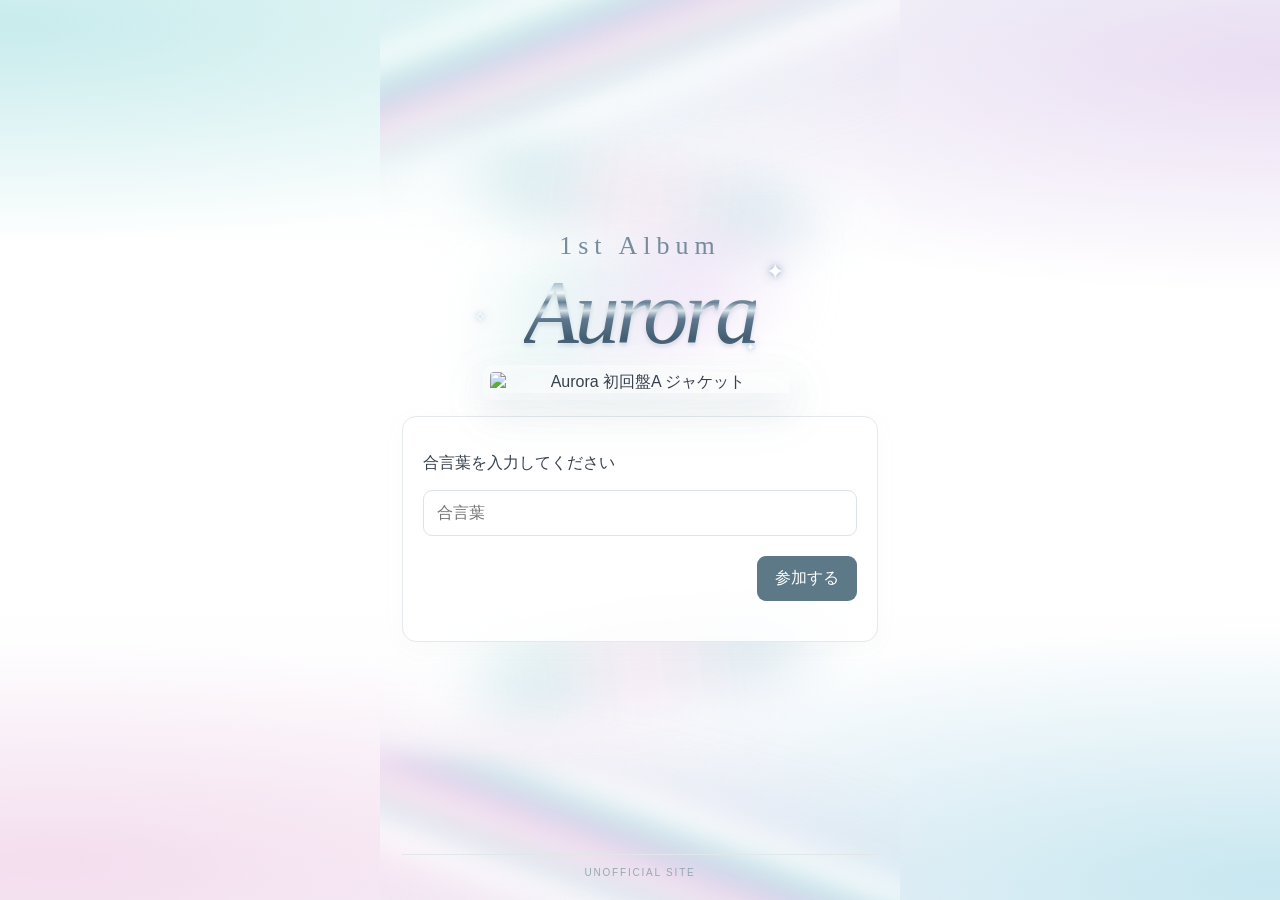
==== commit 1ffcc157: "Fix duplicate Aurora title by rendering reflection as decorative pseudo element" ====
--- a/index.html
+++ b/index.html
@@ -1 +1 @@
-<!doctype html><html lang="ja"><head><meta charset="utf-8"><meta name="viewport" content="width=device-width,initial-scale=1"><title>TOP | Aurora GIFTBOX</title><link rel="stylesheet" href="aurora.css"><script src="config.js"></script><script src="https://cdn.jsdelivr.net/npm/@supabase/supabase-js@2"></script></head><body><main class="home-main"><div class="home-content"><section class="hero"><div class="liquid-title"><h1 class="album-title"><span>1st Album</span><em>Aurora</em></h1><div class="liquid-reflection" aria-hidden="true">Aurora</div><span class="liquid-star star-one" aria-hidden="true">✦</span><span class="liquid-star star-two" aria-hidden="true">✧</span><span class="liquid-star star-three" aria-hidden="true">✦</span></div><img src="https://starglow-sp.com/Aurora/image/jacket/product01.jpg" alt="Aurora 初回盤A ジャケット"></section><div id="gate" class="panel"><p>合言葉を入力してください</p><input id="answer" autocomplete="off" placeholder="合言葉"><div class="toolbar"><span id="err" class="status"></span><button class="primary" id="enter">参加する</button></div></div><section id="notes" class="hide"><div class="nav"><a href="itunes.html"><strong>iTunes</strong><span>↗</span></a><a href="recochoku.html"><strong>レコチョク</strong><span>↗</span></a><a href="mumo.html"><strong>mu-mo</strong><span>↗</span></a><a href="unreceived.html"><strong>未受け取り</strong><span>↗</span></a></div></section></div><p class="subtle topline">UNOFFICIAL SITE</p></main><script>const gate=document.getElementById("gate"),notes=document.getElementById("notes");function open(){gate.classList.add("hide");notes.classList.remove("hide")}if(localStorage.getItem("giftbox_aurora_entry")==="true")open();document.getElementById("enter").onclick=()=>{const s=document.getElementById("answer").value.replace(/[\s　]/g,"");if(s==="ぶんぶんはろーすたーず"){localStorage.setItem("giftbox_aurora_entry","true");open()}else document.getElementById("err").textContent="合言葉が違います"};document.getElementById("answer").onkeydown=e=>{if(e.key==="Enter")document.getElementById("enter").click()};</script></body></html>+<!doctype html><html lang="ja"><head><meta charset="utf-8"><meta name="viewport" content="width=device-width,initial-scale=1"><title>TOP | Aurora GIFTBOX</title><link rel="stylesheet" href="aurora.css"><script src="config.js"></script><script src="https://cdn.jsdelivr.net/npm/@supabase/supabase-js@2"></script></head><body><main class="home-main"><div class="home-content"><section class="hero"><div class="liquid-title"><h1 class="album-title"><span>1st Album</span><em>Aurora</em></h1><span class="liquid-star star-one" aria-hidden="true">✦</span><span class="liquid-star star-two" aria-hidden="true">✧</span><span class="liquid-star star-three" aria-hidden="true">✦</span></div><img src="https://starglow-sp.com/Aurora/image/jacket/product01.jpg" alt="Aurora 初回盤A ジャケット"></section><div id="gate" class="panel"><p>合言葉を入力してください</p><input id="answer" autocomplete="off" placeholder="合言葉"><div class="toolbar"><span id="err" class="status"></span><button class="primary" id="enter">参加する</button></div></div><section id="notes" class="hide"><div class="nav"><a href="itunes.html"><strong>iTunes</strong><span>↗</span></a><a href="recochoku.html"><strong>レコチョク</strong><span>↗</span></a><a href="mumo.html"><strong>mu-mo</strong><span>↗</span></a><a href="unreceived.html"><strong>未受け取り</strong><span>↗</span></a></div></section></div><p class="subtle topline">UNOFFICIAL SITE</p></main><script>const gate=document.getElementById("gate"),notes=document.getElementById("notes");function open(){gate.classList.add("hide");notes.classList.remove("hide")}if(localStorage.getItem("giftbox_aurora_entry")==="true")open();document.getElementById("enter").onclick=()=>{const s=document.getElementById("answer").value.replace(/[\s　]/g,"");if(s==="ぶんぶんはろーすたーず"){localStorage.setItem("giftbox_aurora_entry","true");open()}else document.getElementById("err").textContent="合言葉が違います"};document.getElementById("answer").onkeydown=e=>{if(e.key==="Enter")document.getElementById("enter").click()};</script></body></html>
--- a/aurora.css
+++ b/aurora.css
@@ -74,3 +74,15 @@
 .home-main .hero h1.album-title::before{display:none}
 .home-main .hero h1.album-title::after{content:"✧";top:34%;right:0;font-size:19px;color:#b4a4c5;filter:drop-shadow(0 0 5px #d8d2eb)}
 @media(max-width:360px){.home-main .hero h1.album-title em{font-size:clamp(49px,14.5vw,58px)}}
+
+/* Approved 03 + 08 + 09: liquid silver, pearl reflection and stardust */
+.home-main .liquid-title{position:relative;isolation:isolate;width:min(100%,360px);margin:0 auto 0;padding:3px 0 0;text-align:center}
+.home-main .liquid-title::before{content:"";position:absolute;inset:13% -8% 4%;z-index:-1;pointer-events:none;background:linear-gradient(105deg,transparent 8%,rgba(198,231,231,.37) 30%,rgba(226,205,240,.43) 60%,transparent 90%);filter:blur(19px);transform:rotate(-9deg)}
+.home-main .liquid-title h1.album-title{position:relative;z-index:2;margin:0 auto;padding:0;display:flex;flex-direction:column;align-items:center;gap:5px}
+.home-main .liquid-title h1.album-title::before,.home-main .liquid-title h1.album-title::after{display:none}
+.home-main .liquid-title h1.album-title span{font:400 clamp(19px,5vw,26px)/1.15 Georgia,"Times New Roman",serif;letter-spacing:.23em;color:#758c9d;text-shadow:none}
+.home-main .liquid-title h1.album-title em{font:italic 400 clamp(66px,17vw,90px)/1.04 "Bodoni MT",Didot,"Times New Roman",Georgia,serif;letter-spacing:-.045em;background:linear-gradient(180deg,#455e73 0%,#aabecb 18%,#f0f8fa 29%,#667f93 39%,#d6e3e8 48%,#60788f 57%,#425e72 78%,#6f7898 100%);-webkit-background-clip:text;background-clip:text;-webkit-text-fill-color:transparent;color:#536e81;filter:drop-shadow(0 3px 2px rgba(108,133,154,.22))}
+.home-main .liquid-reflection{position:relative;z-index:1;font:italic 400 clamp(66px,17vw,90px)/.75 "Bodoni MT",Didot,"Times New Roman",Georgia,serif;letter-spacing:-.045em;transform:scaleY(-.33);transform-origin:top;margin-top:-1px;margin-bottom:-29px;background:linear-gradient(180deg,rgba(112,141,161,.55),transparent 85%);-webkit-background-clip:text;background-clip:text;-webkit-text-fill-color:transparent;opacity:.38;filter:blur(1.6px);pointer-events:none}
+.home-main .liquid-star{position:absolute;z-index:3;pointer-events:none;color:#fff;text-shadow:0 0 5px #90b7c9,0 0 13px #b9a9d3}
+.home-main .star-one{top:24%;right:10%;font-size:22px}.home-main .star-two{top:61%;left:4%;font-size:15px}.home-main .star-three{bottom:4%;right:18%;font-size:11px}
+@media(max-width:380px){.home-main .liquid-title h1.album-title em,.home-main .liquid-reflection{font-size:clamp(57px,16vw,67px)}.home-main .liquid-reflection{margin-bottom:-23px}}
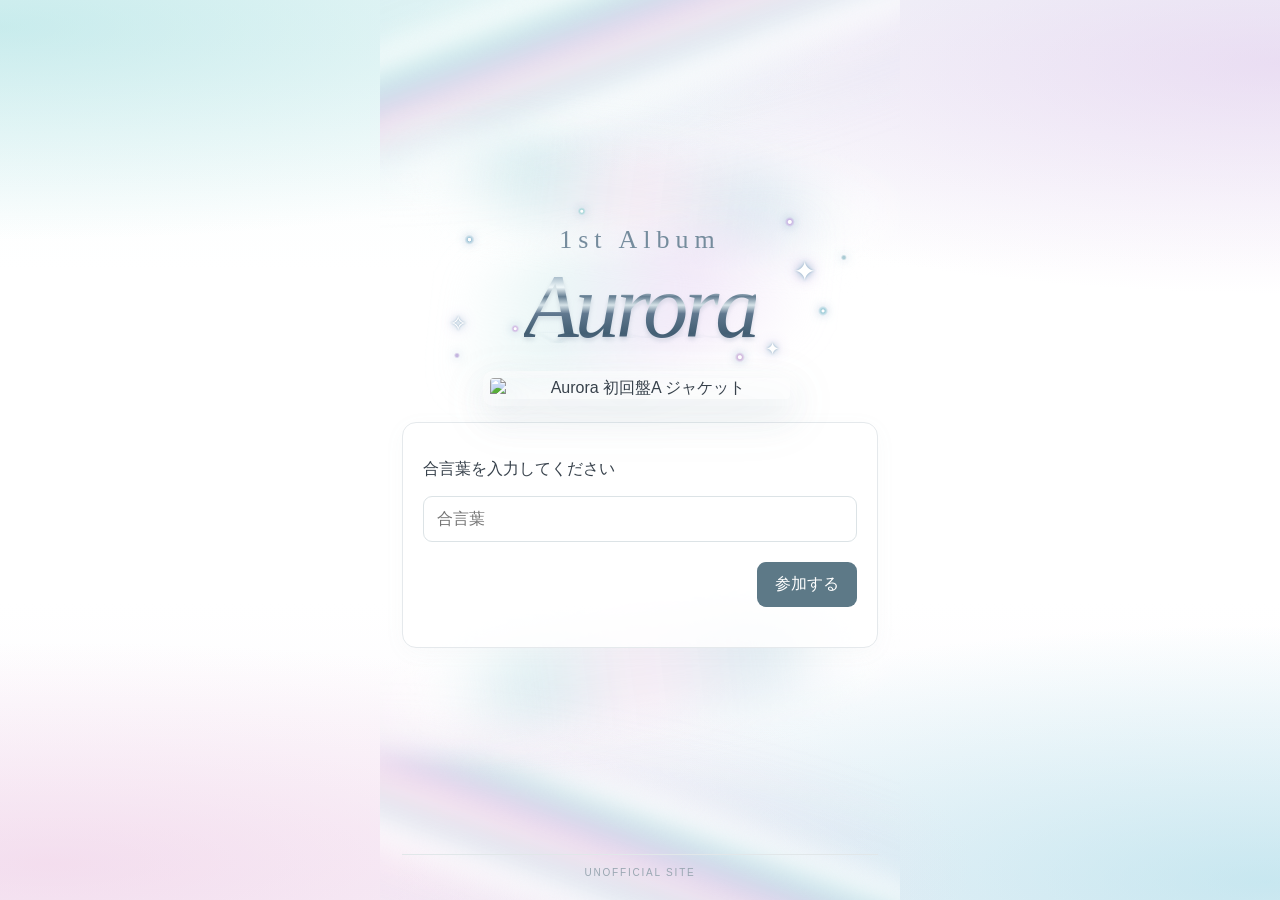
==== commit d15778c2: "Add prominent visible twinkling star constellation around Aurora title" ====
--- a/index.html
+++ b/index.html
@@ -1 +1 @@
-<!doctype html><html lang="ja"><head><meta charset="utf-8"><meta name="viewport" content="width=device-width,initial-scale=1"><title>TOP | Aurora GIFTBOX</title><link rel="stylesheet" href="aurora.css"><script src="config.js"></script><script src="https://cdn.jsdelivr.net/npm/@supabase/supabase-js@2"></script></head><body><main class="home-main"><div class="home-content"><section class="hero"><div class="liquid-title"><h1 class="album-title"><span>1st Album</span><em>Aurora</em></h1><span class="liquid-star star-one" aria-hidden="true">✦</span><span class="liquid-star star-two" aria-hidden="true">✧</span><span class="liquid-star star-three" aria-hidden="true">✦</span></div><img src="https://starglow-sp.com/Aurora/image/jacket/product01.jpg" alt="Aurora 初回盤A ジャケット"></section><div id="gate" class="panel"><p>合言葉を入力してください</p><input id="answer" autocomplete="off" placeholder="合言葉"><div class="toolbar"><span id="err" class="status"></span><button class="primary" id="enter">参加する</button></div></div><section id="notes" class="hide"><div class="nav"><a href="itunes.html"><strong>iTunes</strong><span>↗</span></a><a href="recochoku.html"><strong>レコチョク</strong><span>↗</span></a><a href="mumo.html"><strong>mu-mo</strong><span>↗</span></a><a href="unreceived.html"><strong>未受け取り</strong><span>↗</span></a></div></section></div><p class="subtle topline">UNOFFICIAL SITE</p></main><script>const gate=document.getElementById("gate"),notes=document.getElementById("notes");function open(){gate.classList.add("hide");notes.classList.remove("hide")}if(localStorage.getItem("giftbox_aurora_entry")==="true")open();document.getElementById("enter").onclick=()=>{const s=document.getElementById("answer").value.replace(/[\s　]/g,"");if(s==="ぶんぶんはろーすたーず"){localStorage.setItem("giftbox_aurora_entry","true");open()}else document.getElementById("err").textContent="合言葉が違います"};document.getElementById("answer").onkeydown=e=>{if(e.key==="Enter")document.getElementById("enter").click()};</script></body></html>+<!doctype html><html lang="ja"><head><meta charset="utf-8"><meta name="viewport" content="width=device-width,initial-scale=1"><title>TOP | Aurora GIFTBOX</title><link rel="stylesheet" href="aurora.css"><script src="config.js"></script><script src="https://cdn.jsdelivr.net/npm/@supabase/supabase-js@2"></script></head><body><main class="home-main"><div class="home-content"><section class="hero"><div class="liquid-title"><h1 class="album-title"><span>1st Album</span><em>Aurora</em></h1><span class="liquid-star star-one" aria-hidden="true">✦</span><span class="liquid-star star-two" aria-hidden="true">✧</span><span class="liquid-star star-three" aria-hidden="true">✦</span><div class="stardust-field" aria-hidden="true"><i></i><i></i><i></i><i></i><i></i><i></i><i></i><i></i><i></i><i></i><i></i><i></i></div></div><img src="https://starglow-sp.com/Aurora/image/jacket/product01.jpg" alt="Aurora 初回盤A ジャケット"></section><div id="gate" class="panel"><p>合言葉を入力してください</p><input id="answer" autocomplete="off" placeholder="合言葉"><div class="toolbar"><span id="err" class="status"></span><button class="primary" id="enter">参加する</button></div></div><section id="notes" class="hide"><div class="nav"><a href="itunes.html"><strong>iTunes</strong><span>↗</span></a><a href="recochoku.html"><strong>レコチョク</strong><span>↗</span></a><a href="mumo.html"><strong>mu-mo</strong><span>↗</span></a><a href="unreceived.html"><strong>未受け取り</strong><span>↗</span></a></div></section></div><p class="subtle topline">UNOFFICIAL SITE</p></main><script>const gate=document.getElementById("gate"),notes=document.getElementById("notes");function open(){gate.classList.add("hide");notes.classList.remove("hide")}if(localStorage.getItem("giftbox_aurora_entry")==="true")open();document.getElementById("enter").onclick=()=>{const s=document.getElementById("answer").value.replace(/[\s　]/g,"");if(s==="ぶんぶんはろーすたーず"){localStorage.setItem("giftbox_aurora_entry","true");open()}else document.getElementById("err").textContent="合言葉が違います"};document.getElementById("answer").onkeydown=e=>{if(e.key==="Enter")document.getElementById("enter").click()};</script></body></html>
--- a/aurora.css
+++ b/aurora.css
@@ -86,3 +86,32 @@
 .home-main .liquid-star{position:absolute;z-index:3;pointer-events:none;color:#fff;text-shadow:0 0 5px #90b7c9,0 0 13px #b9a9d3}
 .home-main .star-one{top:24%;right:10%;font-size:22px}.home-main .star-two{top:61%;left:4%;font-size:15px}.home-main .star-three{bottom:4%;right:18%;font-size:11px}
 @media(max-width:380px){.home-main .liquid-title h1.album-title em,.home-main .liquid-reflection{font-size:clamp(57px,16vw,67px)}.home-main .liquid-reflection{margin-bottom:-23px}}
+
+/* Fix: reflection must not create a second readable heading or layout row */
+.home-main .liquid-title{padding-bottom:11px}
+.home-main .liquid-title h1.album-title{position:relative;isolation:isolate}
+.home-main .liquid-title h1.album-title em{position:relative;z-index:2}
+.home-main .liquid-title h1.album-title em::after{content:"Aurora";position:absolute;left:0;right:0;top:93%;font:inherit;letter-spacing:inherit;line-height:1;transform:scaleY(-.28);transform-origin:top;background:linear-gradient(180deg,rgba(120,153,174,.35),transparent 85%);-webkit-background-clip:text;background-clip:text;-webkit-text-fill-color:transparent;color:transparent;opacity:.35;filter:blur(2.4px);pointer-events:none}
+.home-main .liquid-title .liquid-star{line-height:1}
+.home-main .liquid-title .star-one{top:30%;right:8%}
+.home-main .liquid-title .star-two{top:57%;left:5%}
+.home-main .liquid-title .star-three{bottom:12%;right:15%}
+
+/* More visible stardust surrounding the approved liquid chrome title */
+.home-main .liquid-title{overflow:visible}
+.home-main .liquid-title::after{content:"";position:absolute;pointer-events:none;z-index:1;inset:-25px -28px -10px;background:
+radial-gradient(circle at 9% 24%,#fff 0 1.5px,#a4c8d9 2px,transparent 5px),
+radial-gradient(circle at 20% 74%,#fff 0 1px,#d0b6e2 2px,transparent 4px),
+radial-gradient(circle at 86% 14%,#fff 0 1.5px,#c9b5e3 2.5px,transparent 5px),
+radial-gradient(circle at 94% 64%,#fff 0 1px,#9fcdd9 2px,transparent 5px),
+radial-gradient(circle at 74% 90%,#fff 0 1.5px,#d1b7dd 2.5px,transparent 5px),
+radial-gradient(circle at 36% 8%,#fff 0 1px,#a9d7d9 2px,transparent 4px),
+radial-gradient(circle at 6% 89%,#c4b5df 0 1.2px,transparent 3px),
+radial-gradient(circle at 99% 34%,#aacbd4 0 1.2px,transparent 3px);
+filter:drop-shadow(0 0 5px rgba(148,178,207,.85))}
+.home-main .liquid-title .liquid-star{z-index:4;color:#fff;text-shadow:0 0 2px #8babc3,0 0 7px #9abed1,0 0 15px #bda5da}
+.home-main .liquid-title .star-one{font-size:28px;top:25%;right:1%}
+.home-main .liquid-title .star-two{font-size:22px;top:64%;left:-3%}
+.home-main .liquid-title .star-three{font-size:18px;bottom:5%;right:11%}
+.home-main .liquid-title h1.album-title{z-index:3}
+@media(max-width:380px){.home-main .liquid-title::after{inset:-15px -10px -7px}.home-main .liquid-title .star-two{left:0}.home-main .liquid-title .star-one{right:1%}}
